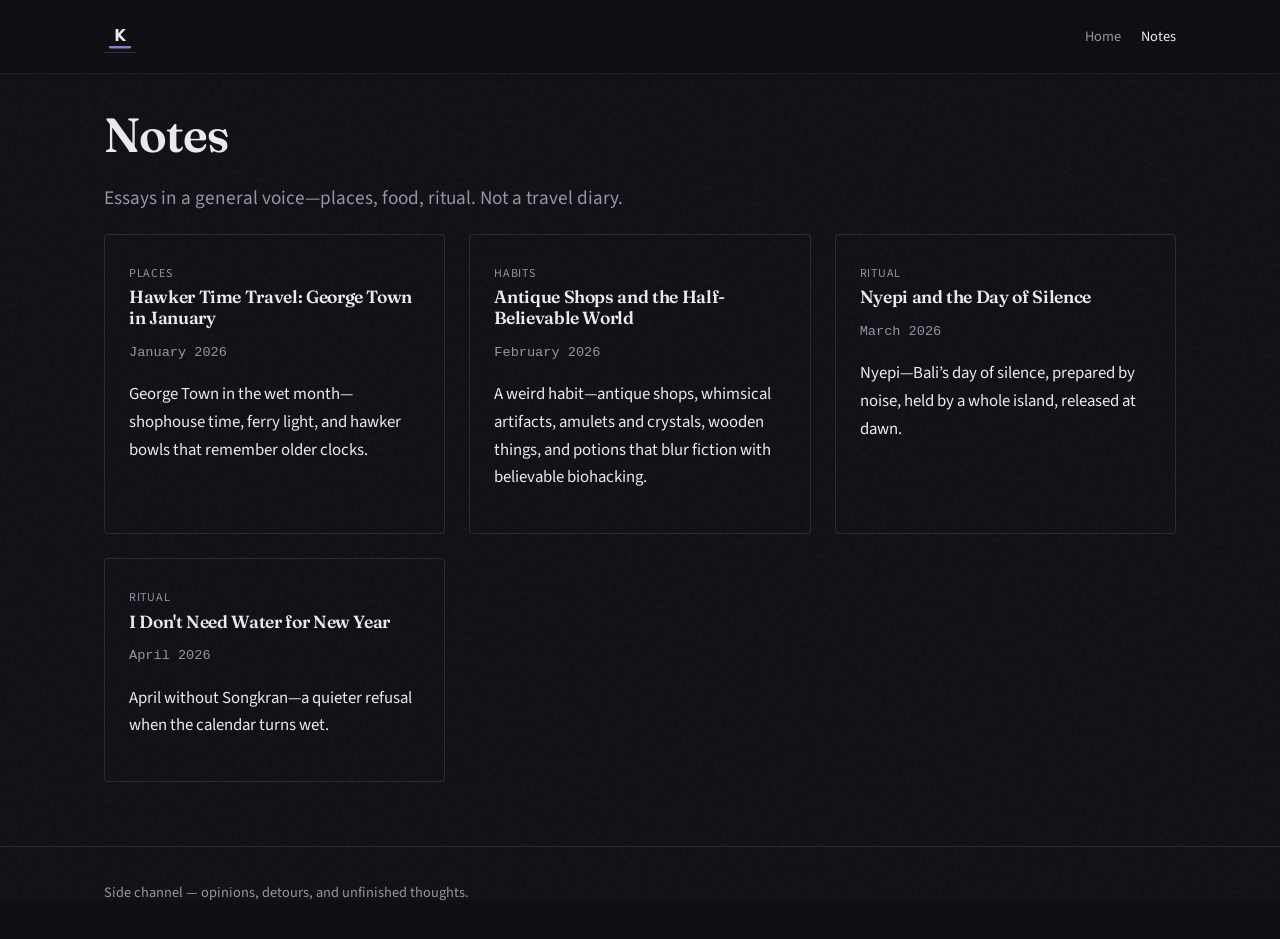
==== blog/index.html @ 9ea3b413 "Publish side-channel notebook site to GitHub Pages Co-authored-by: Cursor <cursoragent@cursor.com>" ====
<!DOCTYPE html>
<html lang="en">
<head>
  <meta charset="utf-8">
  <meta name="viewport" content="width=device-width, initial-scale=1">
  <title>Notes · Kevin Myat</title>
  <meta name="description" content="Loose notes and drafts — no fixed theme.">
  <meta name="keywords" content="Kevin Myat, Kevin Moe Myint Myat, Moe Myint Myat, m3yevn, personal writing, essays, fragments, creative notes, side project blog">
  <meta name="author" content="Kevin Myat">
  <link rel="canonical" href="https://kevinmyat.github.io/blog/">
  <meta property="og:title" content="Notes · Kevin Myat">
  <meta property="og:description" content="Loose notes and drafts — no fixed theme.">
  <meta property="og:url" content="https://kevinmyat.github.io/blog/">
  <meta property="og:type" content="website">
  <meta property="og:image" content="https://kevinmyat.github.io/assets/img/og-default.svg">
  <meta name="twitter:card" content="summary_large_image">
  <meta name="twitter:title" content="Notes · Kevin Myat">
  <meta name="twitter:description" content="Loose notes and drafts — no fixed theme.">
  <link rel="icon" href="../assets/img/favicon.svg" type="image/svg+xml">
  <link rel="stylesheet" href="../styles.css">
  
</head>
<body>
  <a class="skip-link" href="#main">Skip to content</a>
  <header class="site-header">
    <div class="inner">
      <nav class="site-nav" aria-label="Primary">
        <a class="brand" href="../index.html"><img class="brand-logo" src="../assets/img/logo.svg" alt="Kevin Myat" width="32" height="32" decoding="async"></a>
        <ul class="nav-links"><li><a href="../index.html">Home</a></li><li><a href="../blog/index.html" aria-current="page">Notes</a></li></ul>
      </nav>
    </div>
  </header>
  <main id="main" class="site-main"><h1>Notes</h1>
<p class="lead">Essays in a general voice—places, food, ritual. Not a travel diary.</p>
<div class="grid-2 fade-in">
    <article class="card">
      <a href="../blog/hawker-time-travel-george-town/index.html">
        <span class="tag">places</span>
        <h3>Hawker Time Travel: George Town in January</h3>
        <p class="meta">January 2026</p>
        <p>George Town in the wet month—shophouse time, ferry light, and hawker bowls that remember older clocks.</p>
      </a>
    </article>
    <article class="card">
      <a href="../blog/antique-shops-and-half-beliefs/index.html">
        <span class="tag">habits</span>
        <h3>Antique Shops and the Half-Believable World</h3>
        <p class="meta">February 2026</p>
        <p>A weird habit—antique shops, whimsical artifacts, amulets and crystals, wooden things, and potions that blur fiction with believable biohacking.</p>
      </a>
    </article>
    <article class="card">
      <a href="../blog/nyepi-and-the-day-of-silence/index.html">
        <span class="tag">ritual</span>
        <h3>Nyepi and the Day of Silence</h3>
        <p class="meta">March 2026</p>
        <p>Nyepi—Bali’s day of silence, prepared by noise, held by a whole island, released at dawn.</p>
      </a>
    </article>
    <article class="card">
      <a href="../blog/i-dont-need-water-for-new-year/index.html">
        <span class="tag">ritual</span>
        <h3>I Don't Need Water for New Year</h3>
        <p class="meta">April 2026</p>
        <p>April without Songkran—a quieter refusal when the calendar turns wet.</p>
      </a>
    </article></div></main>
  <footer class="site-footer"><div class="inner"><p>Side channel — opinions, detours, and unfinished thoughts.</p></div></footer>
  <script src="../scripts.js" defer></script>
</body>
</html>
---- styles.css ----
/* Generated static site styles — theme: notebook */
@import url('https://fonts.googleapis.com/css2?family=Fraunces:opsz,wght@9..144,400;500;600&family=Source+Sans+3:wght@400;500&display=swap');

:root {
  --bg: #100f14;
  --text: #ebe8f2;
  --muted: #9a92a8;
  --accent: #8b7ec8;
  --font-display: 'Fraunces', Georgia, serif;
  --font-body: 'Source Sans 3', system-ui, sans-serif;
  --max: 72rem;
  --gap: 1.5rem;
}

*, *::before, *::after { box-sizing: border-box; }

html { scroll-behavior: smooth; }

@media (prefers-reduced-motion: reduce) {
  html { scroll-behavior: auto; }
  .fade-in { animation: none !important; opacity: 1 !important; }
}

body {
  margin: 0;
  font-family: var(--font-body);
  font-size: 1.05rem;
  line-height: 1.65;
  color: var(--text);
  background: var(--bg);
  min-height: 100vh;
}


body::before {
  content: "";
  position: fixed;
  inset: 0;
  pointer-events: none;
  opacity: 0.04;
  background-image: url("data:image/svg+xml,%3Csvg viewBox='0 0 256 256' xmlns='http://www.w3.org/2000/svg'%3E%3Cfilter id='n'%3E%3CfeTurbulence type='fractalNoise' baseFrequency='0.9' numOctaves='4' stitchTiles='stitch'/%3E%3C/filter%3E%3Crect width='100%25' height='100%25' filter='url(%23n)'/%3E%3C/svg%3E");
  z-index: 0;
}


.skip-link {
  position: absolute;
  left: -9999px;
  top: 0;
  z-index: 100;
  padding: 0.5rem 1rem;
  background: var(--text);
  color: var(--bg);
}
.skip-link:focus { left: 0; }

.site-header {
  position: sticky;
  top: 0;
  z-index: 10;
  background: color-mix(in srgb, var(--bg) 92%, transparent);
  backdrop-filter: blur(8px);
  border-bottom: 1px solid color-mix(in srgb, var(--text) 8%, transparent);
}

.site-header .inner,
.site-main,
.site-footer .inner {
  max-width: var(--max);
  margin: 0 auto;
  padding: 1.25rem clamp(1rem, 4vw, 2.5rem);
}

.site-nav {
  display: flex;
  flex-wrap: wrap;
  gap: 1.5rem;
  align-items: center;
  justify-content: space-between;
}

.brand {
  display: inline-flex;
  align-items: center;
  line-height: 0;
  text-decoration: none;
  color: var(--text);
  flex-shrink: 0;
}
.brand-logo {
  display: block;
  width: 2rem;
  height: 2rem;
  border-radius: 7px;
}

.nav-links { display: flex; gap: 1.25rem; list-style: none; margin: 0; padding: 0; }
.nav-links a {
  font-size: 0.9rem;
  text-decoration: none;
  color: var(--muted);
  border: none;
}
.nav-links a:hover, .nav-links a[aria-current="page"] { color: var(--text); }

.site-main { position: relative; z-index: 1; padding-top: 2rem; padding-bottom: 4rem; }

h1, h2, h3 {
  font-family: var(--font-display);
  font-weight: 600;
  letter-spacing: -0.02em;
  line-height: 1.2;
}

h1 { font-size: clamp(2rem, 5vw, 3rem); margin: 0 0 1rem; }
.lead { font-size: 1.2rem; color: var(--muted); max-width: 40rem; }

a { color: #ebe8f2; border-bottom: 1px solid #8b7ec844; }
a:hover { color: #8b7ec8; border-color: #8b7ec8; }

.fade-in { opacity: 0; animation: fadeIn 0.85s ease forwards; }
.fade-in-delay-1 { animation-delay: 0.12s; }
.fade-in-delay-2 { animation-delay: 0.24s; }
.fade-in-delay-3 { animation-delay: 0.36s; }

@keyframes fadeIn { to { opacity: 1; } }

.hero blockquote.hero-quote {
  margin: 0 0 1.75rem;
  padding: 0 0 0 1rem;
  border-left: 3px solid var(--accent);
  max-width: 38rem;
  font-family: var(--font-display);
  font-size: clamp(1.15rem, 2.5vw, 1.45rem);
  line-height: 1.45;
  font-style: italic;
  color: var(--text);
}
.hero blockquote.hero-quote p {
  margin: 0;
  font-family: inherit;
  font-size: inherit;
  line-height: inherit;
  font-style: inherit;
  color: inherit;
}
.hero blockquote.hero-quote cite {
  display: block;
  margin-top: 0.65rem;
  font-size: 0.85rem;
  font-style: normal;
  color: var(--muted);
  letter-spacing: 0.02em;
}

.hero {
  padding: clamp(0, 8vw, 5rem) 0;
  border-bottom: 1px solid color-mix(in srgb, var(--text) 10%, transparent);
  margin-bottom: 3rem;
}
.hero-eyebrow {
  margin: 0 0 0.75rem;
  font-size: 0.8rem;
  letter-spacing: 0.04em;
  text-transform: uppercase;
  color: var(--muted);
}
.hero-role {
  margin: 0.35rem 0 1.25rem;
  font-family: var(--font-display);
  font-size: clamp(1.05rem, 2.2vw, 1.3rem);
  font-weight: 500;
  line-height: 1.4;
  color: var(--text);
}
.hero-copy {
  max-width: 42rem;
}
.hero-copy p {
  margin: 0 0 1rem;
  font-size: 0.98rem;
  line-height: 1.65;
  color: var(--muted);
}
.hero-copy p:last-child {
  margin-bottom: 0;
}
.hero-copy--compact p {
  margin-bottom: 0.65rem;
}
.hero-copy--compact + .hero-archive-note {
  margin-top: 1.1rem;
  padding-top: 0.85rem;
}
.hero-archive-note {
  margin-top: 1.75rem;
  padding-top: 1.25rem;
  border-top: 1px solid color-mix(in srgb, var(--text) 10%, transparent);
  font-size: 0.92rem;
  font-style: italic;
  color: var(--muted);
}

.grid-2 {
  display: grid;
  gap: var(--gap);
  grid-template-columns: repeat(auto-fit, minmax(16rem, 1fr));
}

.card {
  padding: 1.5rem;
  border: 1px solid color-mix(in srgb, var(--text) 12%, transparent);
  border-radius: 4px;
  transition: border-color 0.2s, transform 0.2s;
}
.card:hover {
  border-color: color-mix(in srgb, var(--accent) 40%, transparent);
  transform: translateY(-2px);
}
.card h3 { margin: 0 0 0.5rem; font-size: 1.1rem; }
.card .meta { font-size: 0.85rem; color: var(--muted); font-family: 'IBM Plex Mono', monospace; }
.card a { text-decoration: none; border: none; color: inherit; }
.card a:hover h3 { color: var(--accent); }

.practice-list { list-style: none; padding: 0; margin: 2rem 0; }
.practice-list li {
  padding: 1rem 0;
  border-bottom: 1px solid color-mix(in srgb, var(--text) 8%, transparent);
}
.practice-list strong { display: block; font-family: var(--font-display); margin-bottom: 0.25rem; }

.site-footer {
  border-top: 1px solid color-mix(in srgb, var(--text) 10%, transparent);
  font-size: 0.9rem;
  color: var(--muted);
}

.article-header { margin-bottom: 2rem; }
.article-header .byline { color: var(--muted); font-size: 0.95rem; }
.article-body { max-width: 42rem; }
.article-body h2 {
  color: var(--accent);
  font-size: 1.2rem;
  margin: 2.25rem 0 0.75rem;
}
.article-body img, .article-body video { max-width: 100%; height: auto; border-radius: 2px; }
.section-figure {
  margin: 1.25rem 0 2rem;
  max-width: 100%;
}
.section-figure img {
  width: 100%;
  aspect-ratio: 16 / 9;
  object-fit: cover;
  border: 1px solid color-mix(in srgb, var(--accent) 25%, transparent);
  box-shadow: 0 12px 40px color-mix(in srgb, #000 35%, transparent);
}
.section-caption {
  margin-top: 0.5rem;
  font-size: 0.8rem;
  color: var(--muted);
  font-style: italic;
  line-height: 1.4;
}
.article-body table { width: 100%; border-collapse: collapse; font-size: 0.9rem; margin: 1rem 0; }
.article-body th, .article-body td { border: 1px solid color-mix(in srgb, var(--text) 15%, transparent); padding: 0.5rem; text-align: left; }
.article-body blockquote {
  margin: 1.5rem 0;
  padding-left: 1rem;
  border-left: 3px solid var(--accent);
  color: var(--muted);
}
.article-body pre, .article-body code {
  font-family: 'IBM Plex Mono', monospace;
  font-size: 0.9em;
  background: color-mix(in srgb, var(--text) 6%, transparent);
}
.article-body pre { padding: 1rem; overflow-x: auto; }

.tag {
  display: inline-block;
  font-size: 0.75rem;
  text-transform: uppercase;
  letter-spacing: 0.06em;
  color: var(--muted);
  margin-right: 0.5rem;
}

.project-stack { font-size: 0.85rem; color: var(--muted); margin-top: 0.5rem; }
.project-links { margin-top: 2rem; }
.article-body ul { padding-left: 1.25rem; margin: 1rem 0; }
.article-body li { margin-bottom: 0.5rem; }

.blog-pager {
  display: flex;
  flex-wrap: wrap;
  justify-content: space-between;
  gap: 1rem;
  margin-top: 2.5rem;
  padding-top: 1.5rem;
  border-top: 1px solid color-mix(in srgb, var(--text) 12%, transparent);
  max-width: 42rem;
}
.blog-pager-link {
  display: block;
  flex: 1 1 14rem;
  max-width: 100%;
  padding: 0.85rem 1rem;
  border: 1px solid color-mix(in srgb, var(--text) 12%, transparent);
  border-radius: 2px;
  text-decoration: none;
  color: var(--text);
  transition: border-color 0.15s ease, background 0.15s ease;
}
.blog-pager-link:hover {
  border-color: var(--accent);
  background: color-mix(in srgb, var(--accent) 6%, transparent);
}
.blog-pager-next { text-align: right; margin-left: auto; }
.blog-pager-label {
  display: block;
  font-size: 0.78rem;
  letter-spacing: 0.04em;
  text-transform: uppercase;
  color: var(--muted);
  margin-bottom: 0.35rem;
}
.blog-pager-title {
  display: block;
  font-family: var(--font-display);
  font-size: 0.95rem;
  line-height: 1.35;
}
.blog-pager-spacer { flex: 1 1 14rem; }
.article-body code {
  font-family: 'IBM Plex Mono', monospace;
  font-size: 0.9em;
  background: color-mix(in srgb, var(--text) 6%, transparent);
  padding: 0.1em 0.35em;
  border-radius: 2px;
}

.archive-banner {
  font-family: 'IBM Plex Mono', monospace;
  font-size: 0.8rem;
  text-transform: uppercase;
  letter-spacing: 0.08em;
  color: var(--muted);
  margin-bottom: 1rem;
}

.shell-notice {
  color: var(--muted);
  font-size: 0.95rem;
  margin: 2rem 0 0;
  max-width: 28rem;
}

.shell-section {
  padding: 2rem 0;
  border-top: 1px solid color-mix(in srgb, var(--text) 8%, transparent);
}

.archive-timeline {
  margin: 1rem 0 2rem;
  padding-left: 1.25rem;
  max-width: 42rem;
}
.archive-timeline li { margin-bottom: 0.65rem; }
.archive-timeline a { font-weight: 500; }

.city-section { margin-top: 2.5rem; }
.city-section:first-of-type { margin-top: 1rem; }
.city-heading {
  font-size: 0.85rem;
  text-transform: uppercase;
  letter-spacing: 0.1em;
  color: var(--muted);
  margin: 0 0 1.25rem;
  padding-bottom: 0.5rem;
  border-bottom: 1px solid color-mix(in srgb, var(--accent) 35%, transparent);
}
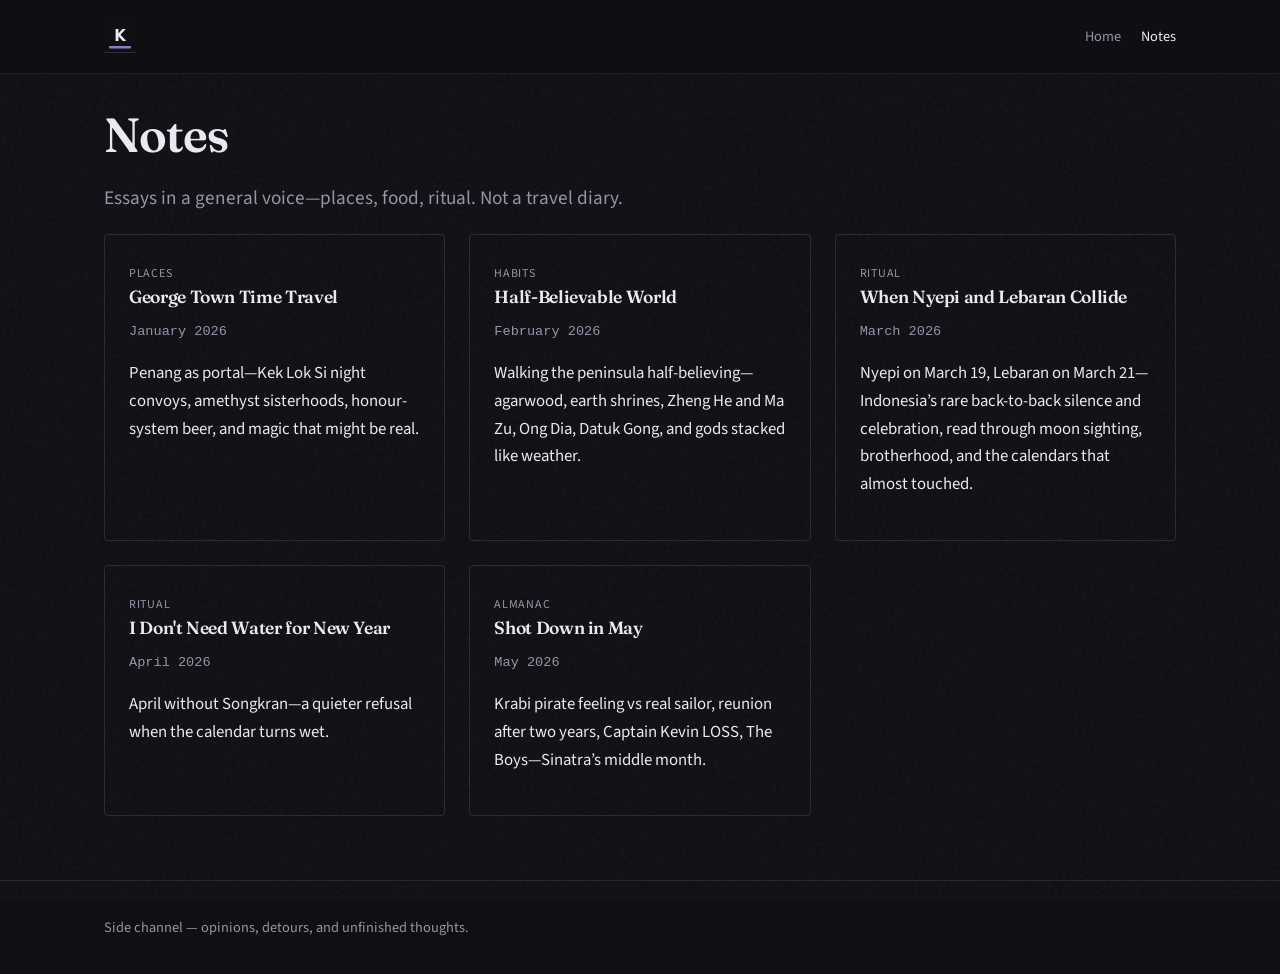
==== commit de8067bb: "Add May 2026 almanac: Shot Down in May Whimsical May mood board for kevinmyat.github.io — Kevin Khan" ====
--- a/blog/index.html
+++ b/blog/index.html
@@ -36,25 +36,25 @@
     <article class="card">
       <a href="../blog/hawker-time-travel-george-town/index.html">
         <span class="tag">places</span>
-        <h3>Hawker Time Travel: George Town in January</h3>
+        <h3>George Town Time Travel</h3>
         <p class="meta">January 2026</p>
-        <p>George Town in the wet month—shophouse time, ferry light, and hawker bowls that remember older clocks.</p>
+        <p>Penang as portal—Kek Lok Si night convoys, amethyst sisterhoods, honour-system beer, and magic that might be real.</p>
       </a>
     </article>
     <article class="card">
       <a href="../blog/antique-shops-and-half-beliefs/index.html">
         <span class="tag">habits</span>
-        <h3>Antique Shops and the Half-Believable World</h3>
+        <h3>Half-Believable World</h3>
         <p class="meta">February 2026</p>
-        <p>A weird habit—antique shops, whimsical artifacts, amulets and crystals, wooden things, and potions that blur fiction with believable biohacking.</p>
+        <p>Walking the peninsula half-believing—agarwood, earth shrines, Zheng He and Ma Zu, Ong Dia, Datuk Gong, and gods stacked like weather.</p>
       </a>
     </article>
     <article class="card">
       <a href="../blog/nyepi-and-the-day-of-silence/index.html">
         <span class="tag">ritual</span>
-        <h3>Nyepi and the Day of Silence</h3>
+        <h3>When Nyepi and Lebaran Collide</h3>
         <p class="meta">March 2026</p>
-        <p>Nyepi—Bali’s day of silence, prepared by noise, held by a whole island, released at dawn.</p>
+        <p>Nyepi on March 19, Lebaran on March 21—Indonesia’s rare back-to-back silence and celebration, read through moon sighting, brotherhood, and the calendars that almost touched.</p>
       </a>
     </article>
     <article class="card">
@@ -64,6 +64,14 @@
         <p class="meta">April 2026</p>
         <p>April without Songkran—a quieter refusal when the calendar turns wet.</p>
       </a>
+    </article>
+    <article class="card">
+      <a href="../blog/shot-down-in-may/index.html">
+        <span class="tag">almanac</span>
+        <h3>Shot Down in May</h3>
+        <p class="meta">May 2026</p>
+        <p>Krabi pirate feeling vs real sailor, reunion after two years, Captain Kevin LOSS, The Boys—Sinatra’s middle month.</p>
+      </a>
     </article></div></main>
   <footer class="site-footer"><div class="inner"><p>Side channel — opinions, detours, and unfinished thoughts.</p></div></footer>
   <script src="../scripts.js" defer></script>
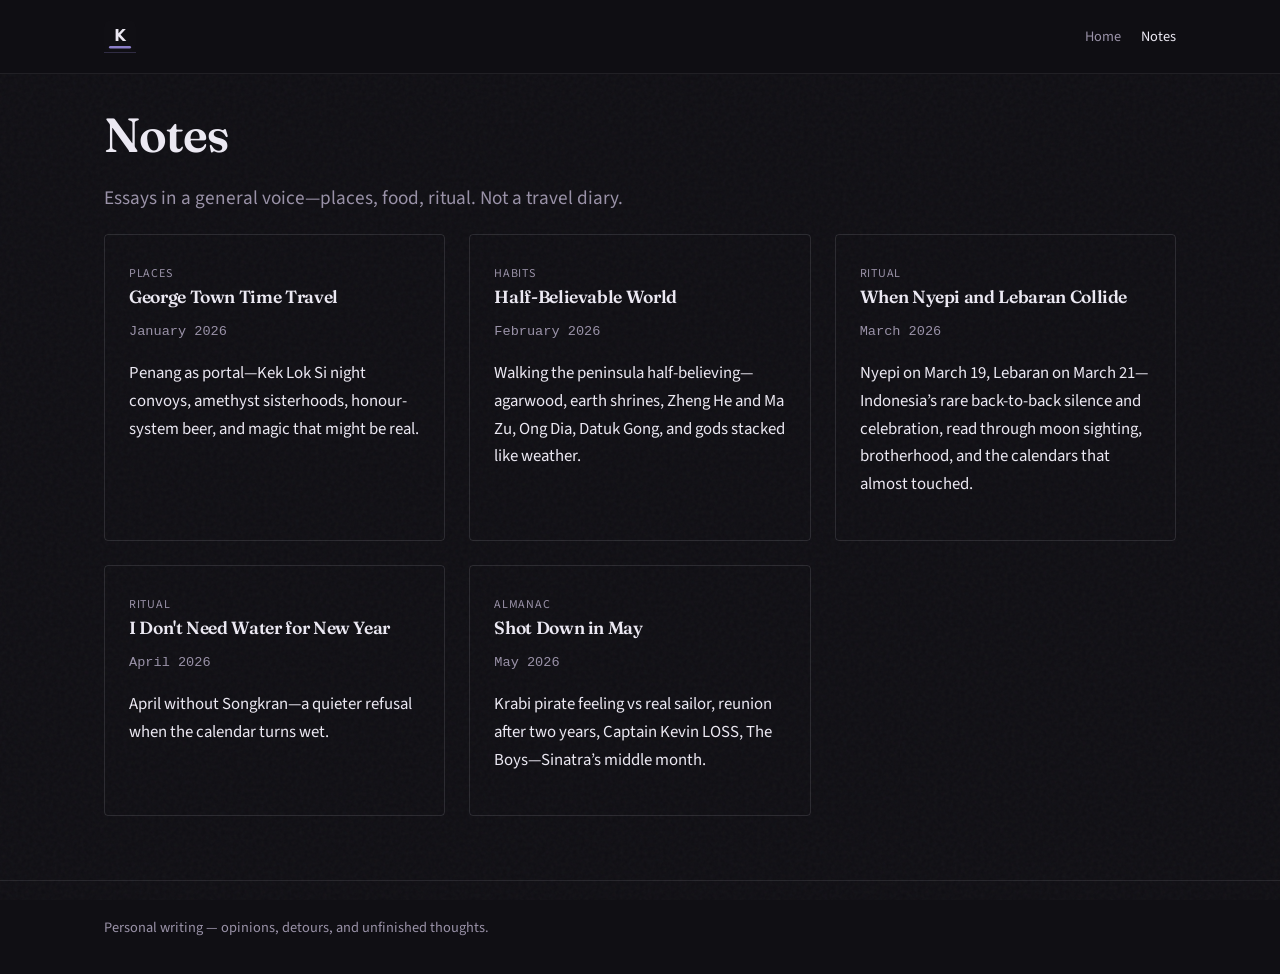
==== commit dcfd7e15: "Reposition identity for kevinmyat.com: AI Technology Advisor and Application Architect. Update hub c" ====
--- a/blog/index.html
+++ b/blog/index.html
@@ -1,4 +1,4 @@
-<!DOCTYPE html>
+﻿<!DOCTYPE html>
 <html lang="en">
 <head>
   <meta charset="utf-8">
@@ -8,12 +8,14 @@
   <meta name="keywords" content="Kevin Myat, Kevin Moe Myint Myat, Moe Myint Myat, m3yevn, personal writing, essays, fragments, creative notes, side project blog">
   <meta name="author" content="Kevin Myat">
   <link rel="canonical" href="https://kevinmyat.github.io/blog/">
+  <link rel="author" href="https://kevinmyat.com/">
   <meta property="og:title" content="Notes · Kevin Myat">
   <meta property="og:description" content="Loose notes and drafts — no fixed theme.">
   <meta property="og:url" content="https://kevinmyat.github.io/blog/">
   <meta property="og:type" content="website">
-  <meta property="og:image" content="https://kevinmyat.github.io/assets/img/og-default.svg">
+  <meta property="og:image" content="https://kevinmyat.github.io/assets/img/og-default.png">
   <meta name="twitter:card" content="summary_large_image">
+  <meta name="twitter:image" content="https://kevinmyat.github.io/assets/img/og-default.png">
   <meta name="twitter:title" content="Notes · Kevin Myat">
   <meta name="twitter:description" content="Loose notes and drafts — no fixed theme.">
   <link rel="icon" href="../assets/img/favicon.svg" type="image/svg+xml">
@@ -73,7 +75,7 @@
         <p>Krabi pirate feeling vs real sailor, reunion after two years, Captain Kevin LOSS, The Boys—Sinatra’s middle month.</p>
       </a>
     </article></div></main>
-  <footer class="site-footer"><div class="inner"><p>Side channel — opinions, detours, and unfinished thoughts.</p></div></footer>
+  <footer class="site-footer"><div class="inner"><p>Personal writing — opinions, detours, and unfinished thoughts.</p></div></footer>
   <script src="../scripts.js" defer></script>
 </body>
 </html>
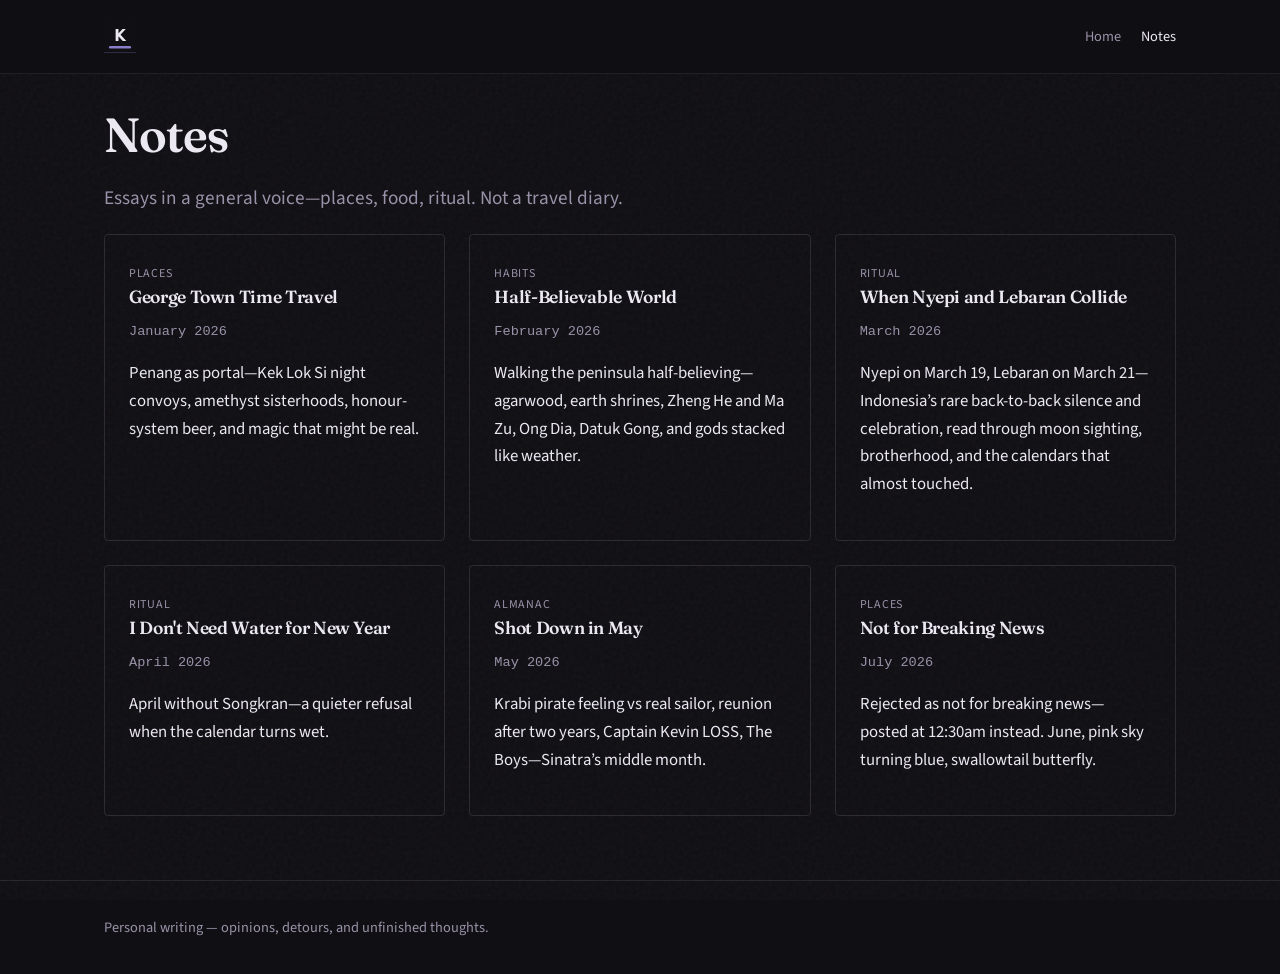
==== commit 95d99771: "Publish Not for Breaking News — June essay posted at 12:30am. A quiet month rejected as not for brea" ====
--- a/blog/index.html
+++ b/blog/index.html
@@ -74,6 +74,14 @@
         <p class="meta">May 2026</p>
         <p>Krabi pirate feeling vs real sailor, reunion after two years, Captain Kevin LOSS, The Boys—Sinatra’s middle month.</p>
       </a>
+    </article>
+    <article class="card">
+      <a href="../blog/not-for-breaking-news/index.html">
+        <span class="tag">places</span>
+        <h3>Not for Breaking News</h3>
+        <p class="meta">July 2026</p>
+        <p>Rejected as not for breaking news—posted at 12:30am instead. June, pink sky turning blue, swallowtail butterfly.</p>
+      </a>
     </article></div></main>
   <footer class="site-footer"><div class="inner"><p>Personal writing — opinions, detours, and unfinished thoughts.</p></div></footer>
   <script src="../scripts.js" defer></script>
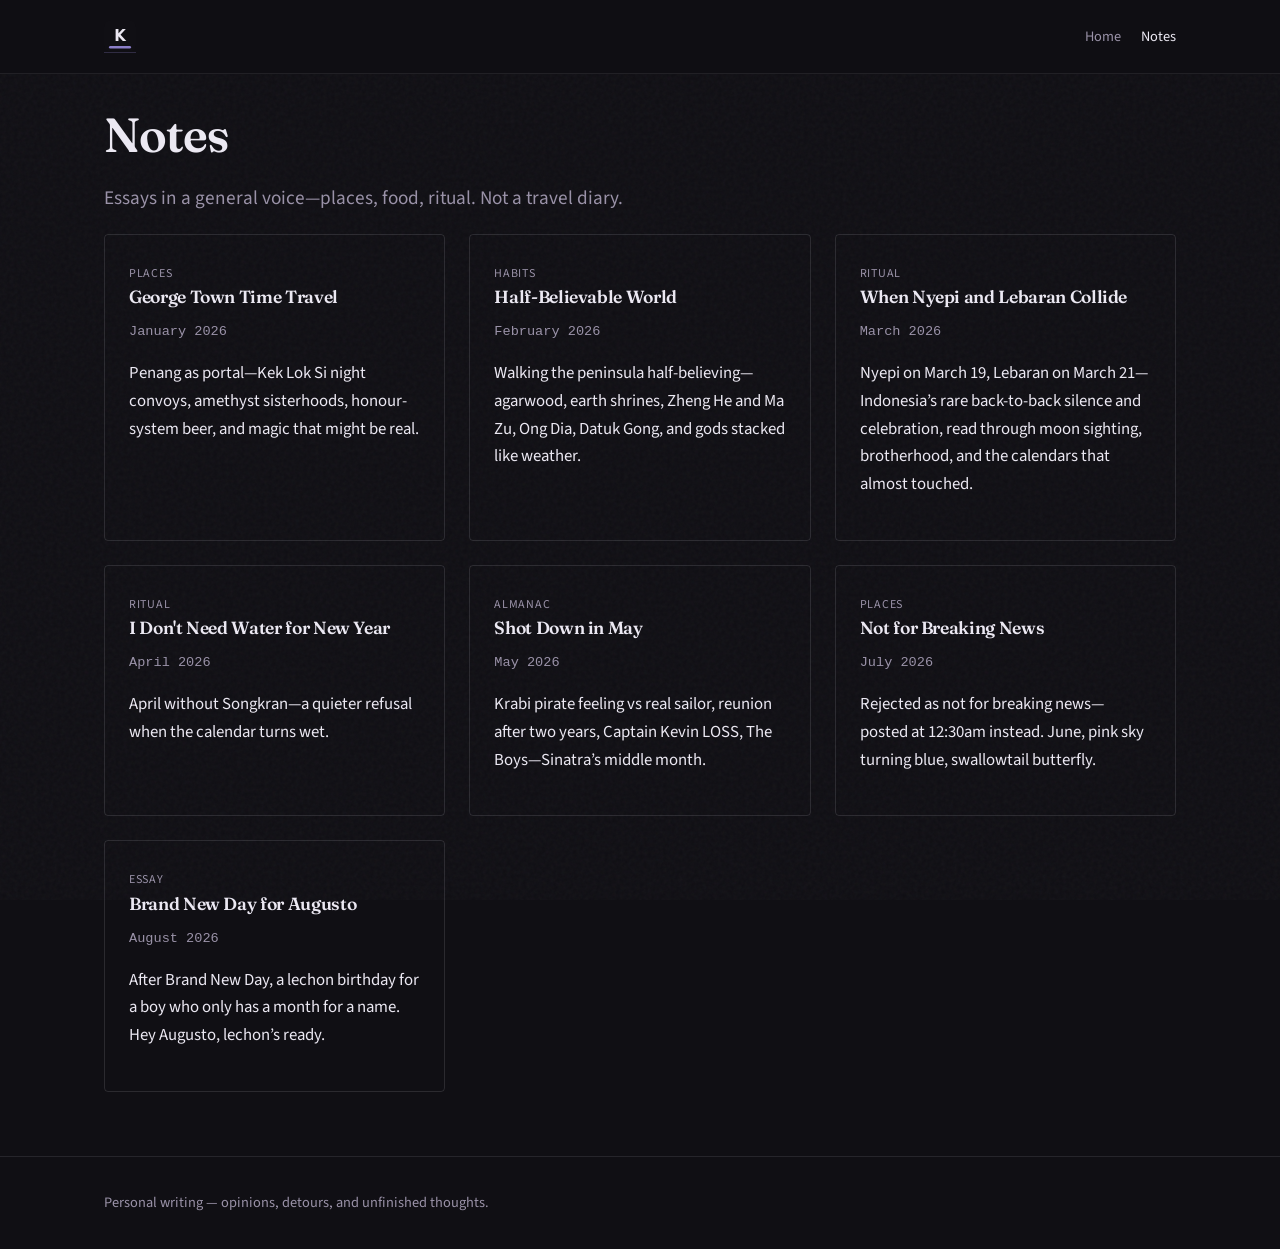
==== commit 28ee320d: "Add new essay "Brand New Day for Augusto" to index and blog pages; update sitemap with new URL and l" ====
--- a/blog/index.html
+++ b/blog/index.html
@@ -82,6 +82,14 @@
         <p class="meta">July 2026</p>
         <p>Rejected as not for breaking news—posted at 12:30am instead. June, pink sky turning blue, swallowtail butterfly.</p>
       </a>
+    </article>
+    <article class="card">
+      <a href="../blog/brand-new-day-for-augusto/index.html">
+        <span class="tag">essay</span>
+        <h3>Brand New Day for Augusto</h3>
+        <p class="meta">August 2026</p>
+        <p>After Brand New Day, a lechon birthday for a boy who only has a month for a name. Hey Augusto, lechon’s ready.</p>
+      </a>
     </article></div></main>
   <footer class="site-footer"><div class="inner"><p>Personal writing — opinions, detours, and unfinished thoughts.</p></div></footer>
   <script src="../scripts.js" defer></script>
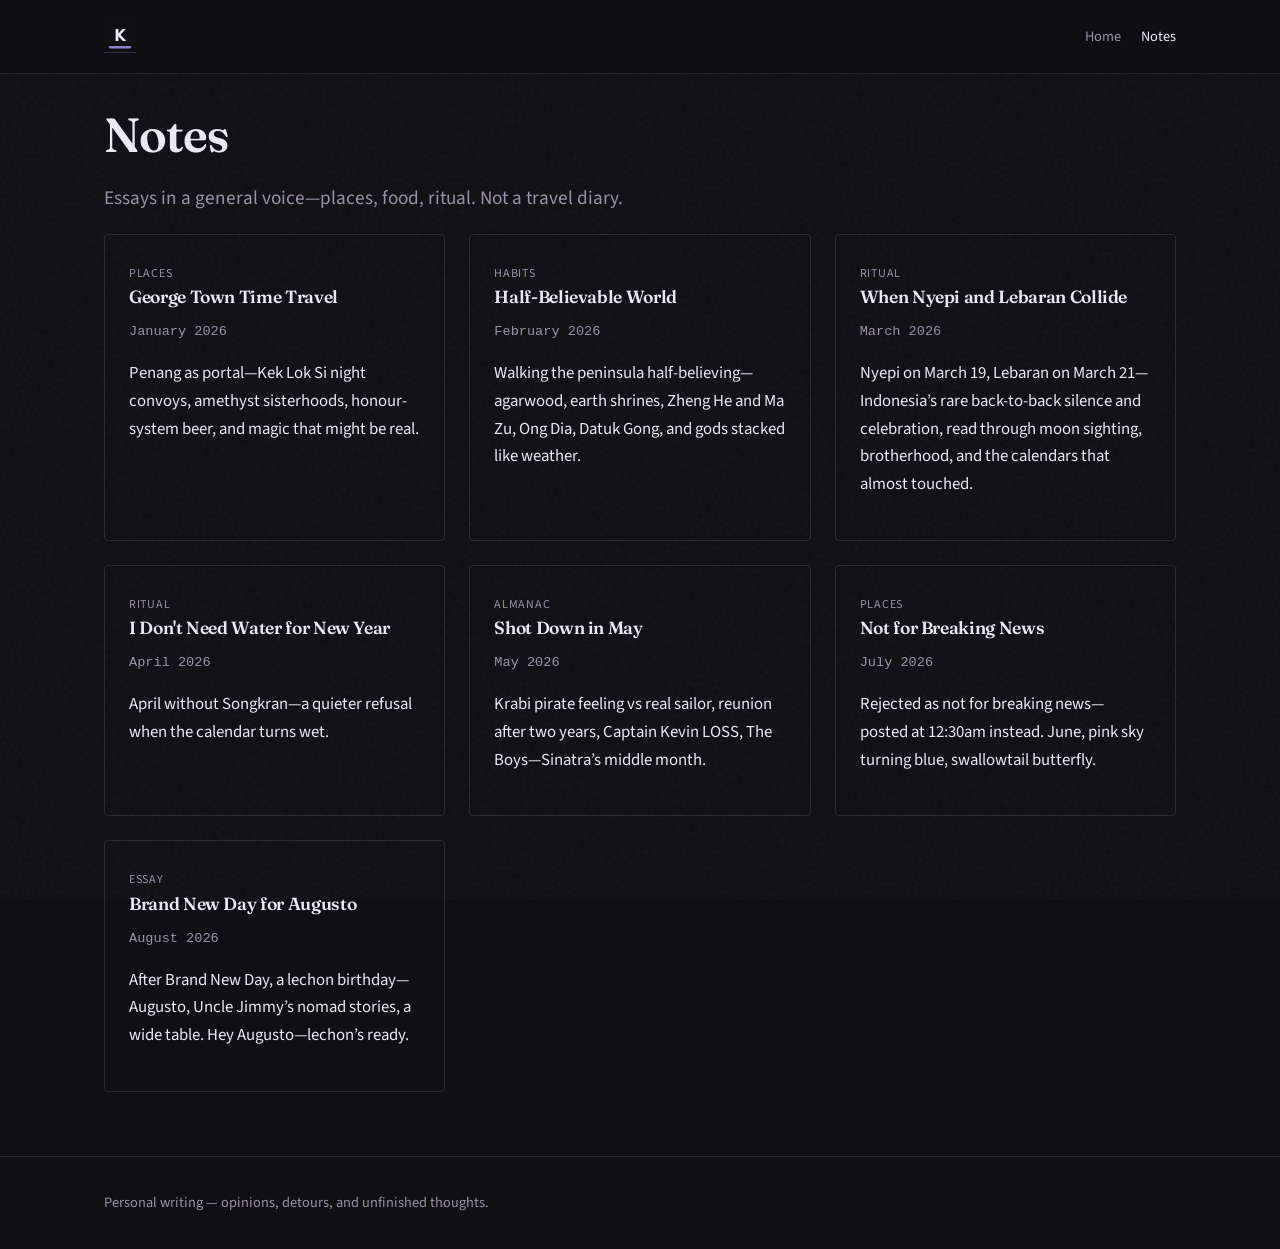
==== commit bf000c47: "Refine text in "Brand New Day for Augusto" essay across multiple pages for clarity and narrative flo" ====
--- a/blog/index.html
+++ b/blog/index.html
@@ -88,7 +88,7 @@
         <span class="tag">essay</span>
         <h3>Brand New Day for Augusto</h3>
         <p class="meta">August 2026</p>
-        <p>After Brand New Day, a lechon birthday for a boy who only has a month for a name. Hey Augusto, lechon’s ready.</p>
+        <p>After Brand New Day, a lechon birthday—Augusto, Uncle Jimmy’s nomad stories, a wide table. Hey Augusto—lechon’s ready.</p>
       </a>
     </article></div></main>
   <footer class="site-footer"><div class="inner"><p>Personal writing — opinions, detours, and unfinished thoughts.</p></div></footer>
